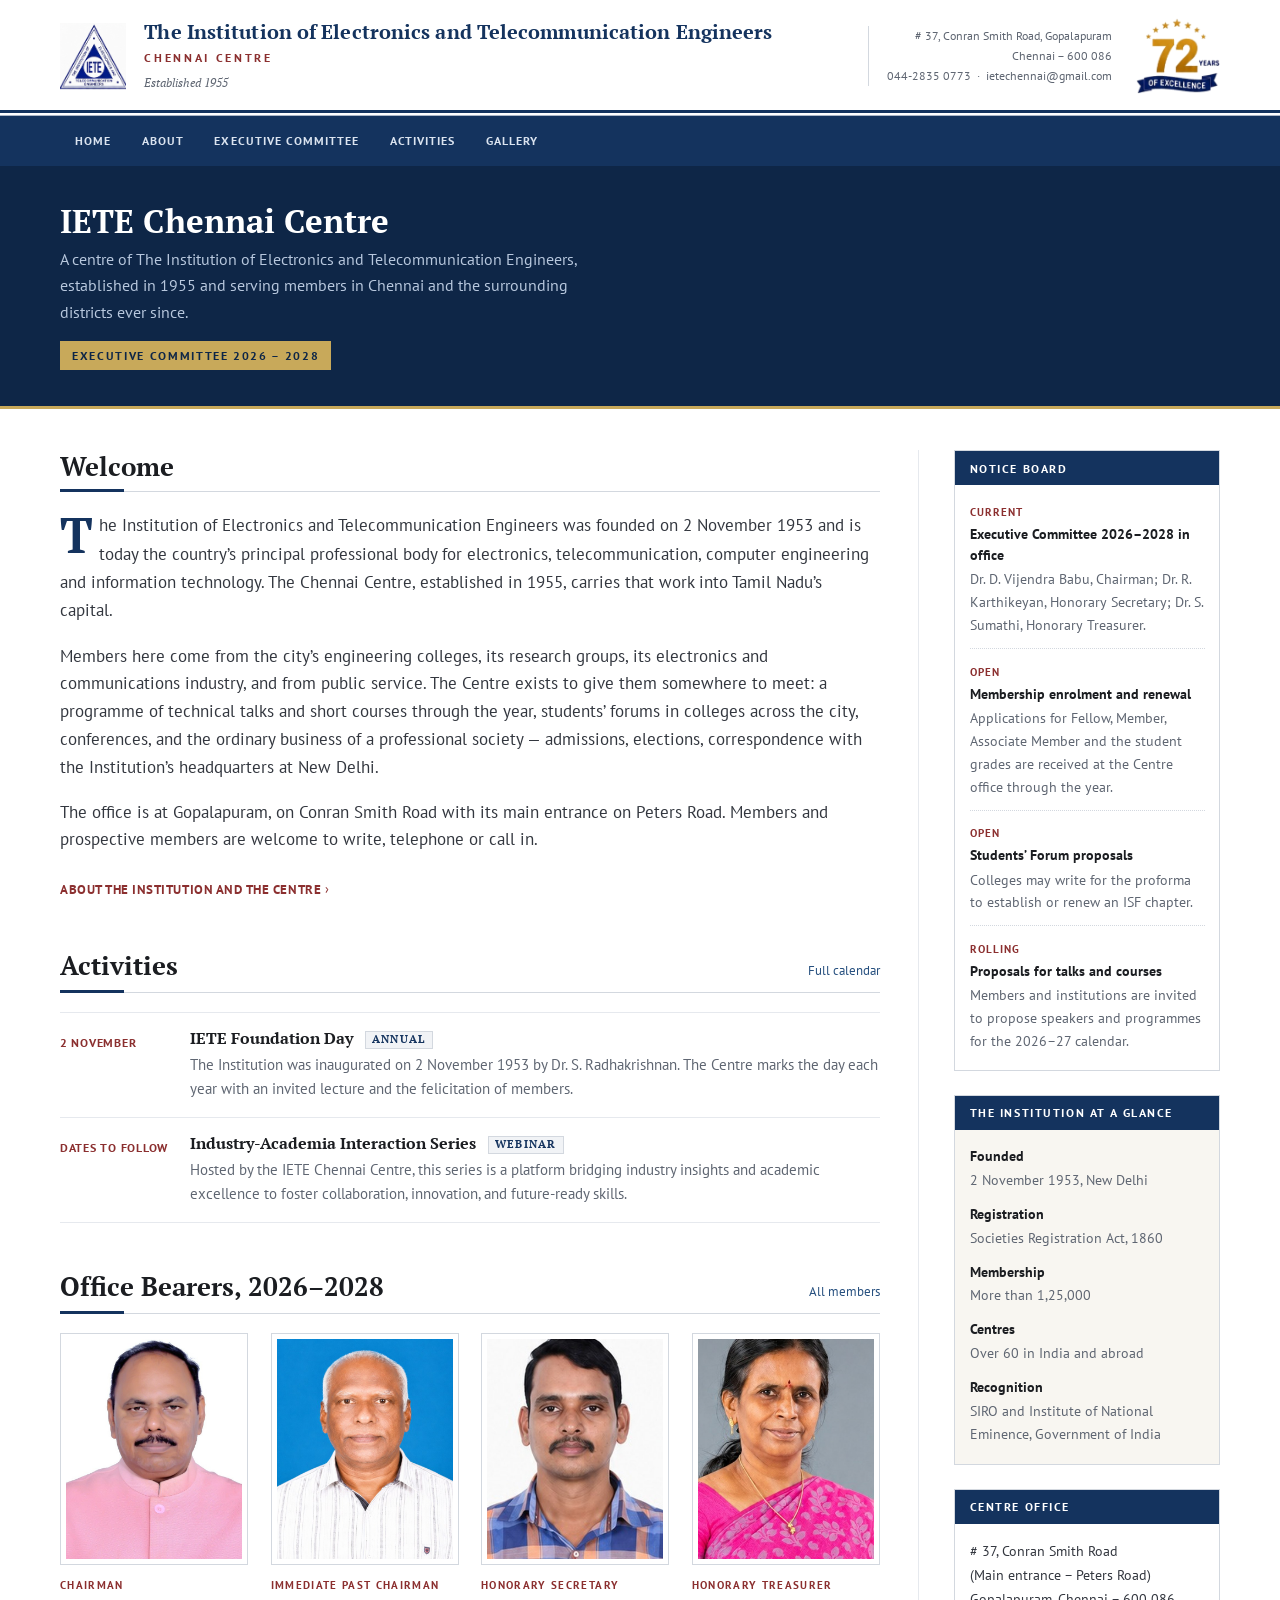
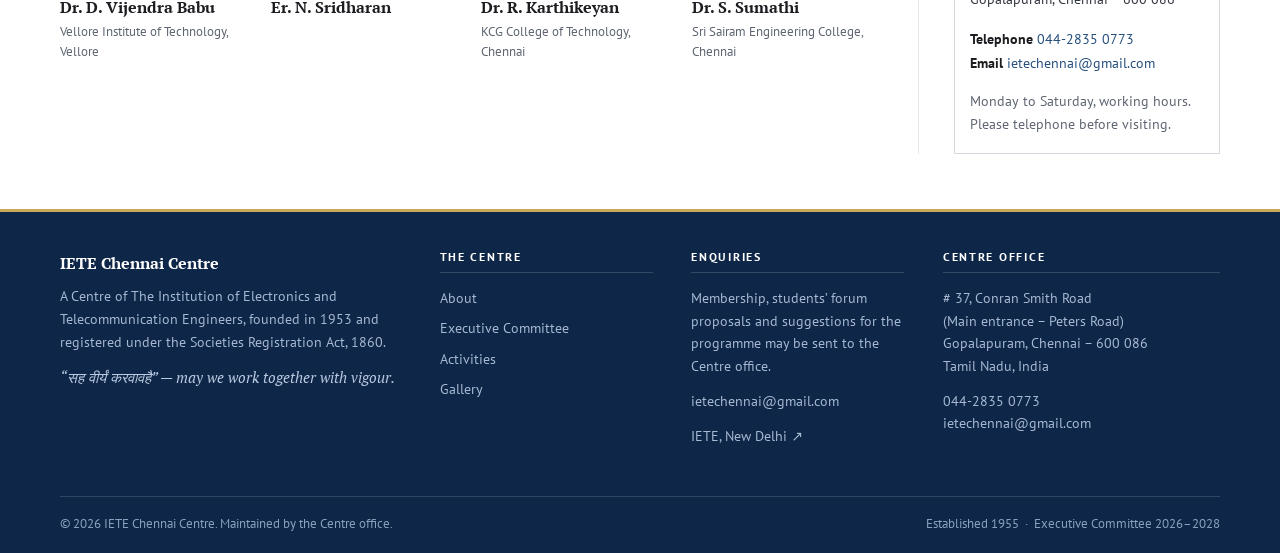
==== index.html @ ccaca920 "Move site files to repository root" ====
<!DOCTYPE html>
<html lang="en">
<head>
<meta charset="utf-8">
<meta name="viewport" content="width=device-width, initial-scale=1">
<title>Home &ndash; IETE Chennai Centre</title>
<meta name="description" content="IETE Chennai Centre - a centre of The Institution of Electronics and Telecommunication Engineers. Activities, executive committee, membership and student forums.">
<meta name="theme-color" content="#14335e">
<link rel="icon" href="assets/img/logo.png">
<link rel="preconnect" href="https://fonts.googleapis.com">
<link rel="preconnect" href="https://fonts.gstatic.com" crossorigin>
<link href="https://fonts.googleapis.com/css2?family=PT+Sans:ital,wght@0,400;0,700;1,400&family=PT+Serif:ital,wght@0,400;0,700;1,400&display=swap" rel="stylesheet">
<link rel="stylesheet" href="assets/css/style.css">
</head>
<body>
<a class="skip" href="#main">Skip to main content</a>
<div class="masthead">
  <div class="wrap">
    <a href="index.html" aria-current="page"><img class="emblem" src="assets/img/logo.png" alt="IETE emblem" width="66" height="67"></a>
    <div class="mast-name">
      <a href="index.html" style="color:inherit">
        <span class="inst">The Institution of Electronics and Telecommunication Engineers</span>
        <span class="centre">Chennai Centre</span>
        <span class="mast-est">Established 1955</span>
      </a>
    </div>
    <div class="mast-contact">
      # 37, Conran Smith Road, Gopalapuram<br>
      Chennai &ndash; 600 086<br>
      <a href="tel:+914428350773">044-2835 0773</a> &nbsp;&middot;&nbsp; <a href="mailto:ietechennai@gmail.com">ietechennai@gmail.com</a>
    </div>
    <img class="mast-badge" src="assets/img/badge-72-years.png"
         alt="Seventy-two years of excellence" width="185" height="168">
  </div>
</div>
<div class="mast-rule"></div><div class="mast-rule"></div>
<nav class="navbar" aria-label="Primary">
  <div class="wrap">
    <button class="nav-toggle" type="button" aria-expanded="false" aria-controls="primary-nav"><span class="bars"></span>Menu</button>
    <ul id="primary-nav"><li><a href="index.html">Home</a></li><li><a href="about.html">About</a></li><li><a href="executive-committee.html">Executive Committee</a></li><li><a href="activities.html">Activities</a></li><li><a href="gallery.html">Gallery</a></li></ul>
  </div>
</nav>
<main id="main">
<div class="banner">
  <div class="wrap">
    <h1>IETE Chennai Centre</h1>
    <p>A centre of The Institution of Electronics and Telecommunication Engineers, established in 1955
       and serving members in Chennai and the surrounding districts ever since.</p>
    <span class="term">Executive Committee 2026 &ndash; 2028</span>
  </div>
</div>

<div class="wrap layout">
  <div>
    <section class="block">
      <div class="head"><h2>Welcome</h2></div>
      <p class="lead dropcap">The Institution of Electronics and Telecommunication Engineers was founded
      on 2 November 1953 and is today the country&rsquo;s principal professional body for electronics,
      telecommunication, computer engineering and information technology. The Chennai Centre, established
      in 1955, carries that work into Tamil Nadu&rsquo;s capital.</p>
      <p>Members here come from the city&rsquo;s engineering colleges, its research groups, its
      electronics and communications industry, and from public service. The Centre exists to give them
      somewhere to meet: a programme of technical talks and short courses through the year, students&rsquo;
      forums in colleges across the city, conferences, and the ordinary business of a professional
      society &mdash; admissions, elections, correspondence with the Institution&rsquo;s headquarters at
      New Delhi.</p>
      <p>The office is at Gopalapuram, on Conran Smith Road with its main entrance on Peters Road.
      Members and prospective members are welcome to write, telephone or call in.</p>
      <p><a class="more" href="about.html">About the Institution and the Centre</a></p>
    </section>

    <section class="block">
      <div class="head">
        <h2>Activities</h2>
        <span class="note"><a href="activities.html">Full calendar</a></span>
      </div>
      <ul class="bulletin">
        <li>
          <span class="when">2 November</span>
          <div><h3>IETE Foundation Day <span class="kind">Annual</span></h3>
          <p>The Institution was inaugurated on 2 November 1953 by Dr. S. Radhakrishnan. The Centre marks
          the day each year with an invited lecture and the felicitation of members.</p></div>
        </li>
        <li>
          <span class="when">Dates to follow</span>
          <div><h3>Industry-Academia Interaction Series <span class="kind">Webinar</span></h3>
          <p>Hosted by the IETE Chennai Centre, this series is a platform bridging industry insights and academic excellence to foster collaboration, innovation, and future-ready skills.</p></div>
        </li>
       
      </ul>
    </section>

    <section class="block">
      <div class="head">
        <h2>Office Bearers, 2026&ndash;2028</h2>
        <span class="note"><a href="executive-committee.html">All members</a></span>
      </div>
      <div class="people people--4"><div class="person"><figure><img src="assets/img/members/vijendra-babu.jpg" alt="Dr. D. Vijendra Babu" width="640" height="800" loading="lazy"></figure><p class="role">Chairman</p><h3>Dr. D. Vijendra Babu</h3><p class="aff">Vellore Institute of Technology, Vellore</p></div><div class="person"><figure><img src="assets/img/members/sridharan.jpg" alt="Er. N. Sridharan" width="640" height="800" loading="lazy"></figure><p class="role">Immediate Past Chairman</p><h3>Er. N. Sridharan</h3></div><div class="person"><figure><img src="assets/img/members/karthikeyan.jpg" alt="Dr. R. Karthikeyan" width="640" height="800" loading="lazy"></figure><p class="role">Honorary Secretary</p><h3>Dr. R. Karthikeyan</h3><p class="aff">KCG College of Technology, Chennai</p></div><div class="person"><figure><img src="assets/img/members/sumathi.jpg" alt="Dr. S. Sumathi" width="640" height="800" loading="lazy"></figure><p class="role">Honorary Treasurer</p><h3>Dr. S. Sumathi</h3><p class="aff">Sri Sairam Engineering College, Chennai</p></div></div>
    </section>

    
  </div>

  <aside>
    <div class="box">
      <h3>Notice Board</h3>
      <div class="inner">
        <!-- Edit these four notices as announcements change. -->
        <ul class="notices">
          <li><span class="when">Current</span><strong>Executive Committee 2026&ndash;2028 in office</strong>
            <span>Dr. D. Vijendra Babu, Chairman; Dr. R. Karthikeyan, Honorary Secretary;
            Dr. S. Sumathi, Honorary Treasurer.</span></li>
          <li><span class="when">Open</span><strong>Membership enrolment and renewal</strong>
            <span>Applications for Fellow, Member, Associate Member and the student grades are received
            at the Centre office through the year.</span></li>
          <li><span class="when">Open</span><strong>Students&rsquo; Forum proposals</strong>
            <span>Colleges may write for the proforma to establish or renew an ISF chapter.</span></li>
          <li><span class="when">Rolling</span><strong>Proposals for talks and courses</strong>
            <span>Members and institutions are invited to propose speakers and programmes for the
            2026&ndash;27 calendar.</span></li>
        </ul>
      </div>
    </div>

    <div class="box box--sand">
      <h3>The Institution at a Glance</h3>
      <div class="inner">
        <dl class="facts">
          <dt>Founded</dt><dd>2 November 1953, New Delhi</dd>
          <dt>Registration</dt><dd>Societies Registration Act, 1860</dd>
          <dt>Membership</dt><dd class="tabular">More than 1,25,000</dd>
          <dt>Centres</dt><dd>Over 60 in India and abroad</dd>
          <dt>Recognition</dt><dd>SIRO and Institute of National Eminence, Government of India</dd>
        </dl>
      </div>
    </div>



    <div class="box">
  <h3>Centre Office</h3>
  <div class="inner">
    <p># 37, Conran Smith Road<br>(Main entrance &ndash; Peters Road)<br>Gopalapuram, Chennai &ndash; 600 086</p>
    <p><strong>Telephone</strong> <a href="tel:+914428350773">044-2835 0773</a><br>
       <strong>Email</strong> <a href="mailto:ietechennai@gmail.com">ietechennai@gmail.com</a></p>
    <p class="small muted">Monday to Saturday, working hours. Please telephone before visiting.</p>
  </div>
</div>
  </aside>
</div>
</main>
<footer class="site-footer">
  <div class="wrap cols">
    <div>
      <span class="foot-name">IETE Chennai Centre</span>
      <p>A Centre of The Institution of Electronics and Telecommunication Engineers, founded in 1953
      and registered under the Societies Registration Act, 1860.</p>
      <p class="motto">&ldquo;&#2360;&#2361; &#2357;&#2368;&#2352;&#2381;&#2351;&#2306; &#2325;&#2352;&#2357;&#2366;&#2357;&#2361;&#2376;&rdquo; &mdash; may we work together with vigour.</p>
    </div>
    <div>
      <h4>The Centre</h4>
      <ul>
        <li><a href="about.html">About</a></li>
        <li><a href="executive-committee.html">Executive Committee</a></li>
        <li><a href="activities.html">Activities</a></li>
        <li><a href="gallery.html">Gallery</a></li>
      </ul>
    </div>
    <div>
      <h4>Enquiries</h4>
      <p>Membership, students&rsquo; forum proposals and suggestions for the programme may be sent to
      the Centre office.</p>
      <p><a href="mailto:ietechennai@gmail.com">ietechennai@gmail.com</a></p>
      <p><a href="https://www.iete.org" rel="noopener">IETE, New Delhi &#8599;</a></p>
    </div>
    <div>
      <h4>Centre Office</h4>
      <p># 37, Conran Smith Road<br>(Main entrance &ndash; Peters Road)<br>Gopalapuram, Chennai &ndash; 600 086<br>Tamil Nadu, India</p>
      <p><a href="tel:+914428350773">044-2835 0773</a><br><a href="mailto:ietechennai@gmail.com">ietechennai@gmail.com</a></p>
    </div>
  </div>
  <div class="wrap colophon">
    <span>&copy; <span data-year>2026</span> IETE Chennai Centre. Maintained by the Centre office.</span>
    <span>Established 1955 &nbsp;&middot;&nbsp; Executive Committee 2026&ndash;2028</span>
  </div>
</footer>
<button class="to-top" type="button">Top</button>
<script src="assets/js/main.js"></script>
</body>
</html>
---- assets/css/style.css ----
/* IETE Chennai Centre
   Institutional stylesheet. Flat rules and solid bands rather than shadows and
   gradients; PT Serif for headings, PT Sans for text; two-column pages with a
   sidebar. Motion is limited to what helps orientation. */

:root{
  --navy:#14335e;
  --navy-dk:#0e2647;
  --navy-lt:#27507f;
  --brick:#8b2f2f;
  --ink:#1b1d21;
  --body:#33373f;
  --grey:#5f6672;
  --grey-lt:#7d8492;
  --rule:#d3d8df;
  --rule-lt:#e6e9ee;
  --paper:#ffffff;
  --wash:#f1f3f6;
  --sand:#f8f6f1;

  --wrap:1160px;
  --sans:"PT Sans","Segoe UI",system-ui,-apple-system,Arial,sans-serif;
  --serif:"PT Serif",Georgia,"Times New Roman",serif;
  --ease:cubic-bezier(.25,.6,.35,1);
}

*,*::before,*::after{box-sizing:border-box}
html{-webkit-text-size-adjust:100%}
body{
  margin:0;background:var(--paper);color:var(--body);
  font-family:var(--sans);font-size:16.5px;line-height:1.68;
  -webkit-font-smoothing:antialiased;
}
img{max-width:100%;display:block}
h1,h2,h3,h4{font-family:var(--serif);color:var(--ink);font-weight:700;line-height:1.25;margin:0 0 .55em}
h1{font-size:clamp(1.6rem,1.25rem + 1.4vw,2.2rem)}
h2{font-size:clamp(1.28rem,1.1rem + .7vw,1.6rem)}
h3{font-size:1.08rem}
h4{font-size:.95rem}
p{margin:0 0 1.05em}
ul,ol{margin:0 0 1.05em;padding-left:1.2em}
li{margin-bottom:.35em}
a{color:var(--navy-lt);text-decoration:none}
a:hover{color:var(--brick);text-decoration:underline;text-underline-offset:3px}
strong{color:var(--ink)}
:focus-visible{outline:2px solid var(--brick);outline-offset:2px}

.wrap{width:min(100% - 2.5rem,var(--wrap));margin-inline:auto}
.small{font-size:.86rem}
.muted{color:var(--grey)}
.tabular{font-variant-numeric:tabular-nums}

.skip{position:absolute;left:-9999px;top:0;z-index:200}
.skip:focus{left:.5rem;top:.5rem;background:#fff;border:2px solid var(--brick);padding:.5rem .9rem}

/* ---------------------------------------------------------------- masthead */
.masthead{background:var(--paper);padding:1.15rem 0 1rem}
.masthead .wrap{display:flex;align-items:center;gap:1.15rem}
.masthead .emblem{width:66px;flex:none}
.mast-name{flex:1 1 auto;min-width:0}
.mast-name .inst{
  display:block;font-family:var(--serif);font-size:clamp(.95rem,.78rem + .55vw,1.24rem);
  font-weight:700;color:var(--navy);line-height:1.24;letter-spacing:.005em
}
.mast-name .centre{
  display:block;margin-top:.22rem;font-size:.76rem;font-weight:700;letter-spacing:.22em;
  text-transform:uppercase;color:var(--brick)
}
.mast-contact{
  flex:none;text-align:right;font-size:.78rem;line-height:1.6;color:var(--grey);
  border-left:1px solid var(--rule);padding-left:1.15rem
}
.mast-contact a{color:var(--grey)}
.mast-contact a:hover{color:var(--brick)}
.mast-est{
  display:block;margin-top:.26rem;font-family:var(--serif);font-size:.76rem;
  font-style:italic;color:var(--grey)
}
.mast-badge{flex:none;width:auto;height:76px;margin-left:.35rem}
.mast-rule{height:3px;background:var(--navy)}
.mast-rule + .mast-rule{height:1px;background:var(--navy);opacity:.35;margin-top:2px}
@media (max-width:900px){
  .mast-contact{display:none}
  .masthead .emblem{width:54px}
  .mast-badge{height:60px;margin-left:0}
}
@media (max-width:560px){
  .masthead .wrap{gap:.8rem}
  .mast-badge{height:48px}
  .mast-est{font-size:.72rem}
}

/* -------------------------------------------------------------------- nav */
.navbar{background:var(--navy);position:sticky;top:0;z-index:60}
.navbar .wrap{display:flex;align-items:stretch}
.navbar ul{display:flex;flex-wrap:wrap;list-style:none;margin:0;padding:0;width:100%}
.navbar li{margin:0}
.navbar a{
  display:block;padding:.82rem .95rem;color:#dbe4f0;font-size:.775rem;font-weight:700;
  letter-spacing:.085em;text-transform:uppercase;white-space:nowrap;
  border-bottom:3px solid transparent;transition:background .18s var(--ease),color .18s var(--ease),border-color .18s var(--ease)
}
.navbar a:hover{background:var(--navy-dk);color:#fff;text-decoration:none}
.navbar a[aria-current="page"]{background:var(--navy-dk);color:#fff;border-bottom-color:#c8a95a}
.nav-toggle{display:none;margin-left:auto;align-items:center;gap:.55rem;background:none;border:0;color:#fff;font:inherit;font-size:.8rem;font-weight:700;letter-spacing:.1em;text-transform:uppercase;padding:.8rem .2rem;cursor:pointer}
.nav-toggle .bars{position:relative;display:block;width:18px;height:2px;background:#fff}
.nav-toggle .bars::before,.nav-toggle .bars::after{content:"";position:absolute;left:0;width:18px;height:2px;background:#fff;transition:transform .25s var(--ease),top .2s var(--ease)}
.nav-toggle .bars::before{top:-5px}.nav-toggle .bars::after{top:5px}
.nav-toggle[aria-expanded="true"] .bars{background:transparent}
.nav-toggle[aria-expanded="true"] .bars::before{top:0;transform:rotate(45deg)}
.nav-toggle[aria-expanded="true"] .bars::after{top:0;transform:rotate(-45deg)}
@media (max-width:1080px){
  .navbar .wrap{flex-wrap:wrap}
  .nav-toggle{display:flex}
  .navbar ul{flex-direction:column;max-height:0;overflow:hidden;transition:max-height .3s var(--ease)}
  .navbar ul.is-open{max-height:640px}
  .navbar a{border-bottom:0;border-left:3px solid transparent;padding:.75rem .2rem}
  .navbar a[aria-current="page"]{border-left-color:#c8a95a}
  .navbar li + li a{border-top:1px solid rgba(255,255,255,.12)}
}

/* ----------------------------------------------------------------- banner */
.banner{background:var(--navy-dk);color:#c9d6e8;padding:2.1rem 0 2.2rem;border-bottom:3px solid #c8a95a}
.banner h1{color:#fff;margin:0 0 .3rem;font-size:clamp(1.5rem,1.2rem + 1.3vw,2.05rem)}
.banner p{margin:0;font-size:.98rem;max-width:62ch;color:#b7c7dd}
.banner .term{
  display:inline-block;margin-top:1rem;font-size:.74rem;font-weight:700;letter-spacing:.14em;
  text-transform:uppercase;color:#0e2647;background:#c8a95a;padding:.3rem .75rem
}

.pagebar{background:var(--wash);border-bottom:1px solid var(--rule);padding:1.4rem 0 1.5rem}
.pagebar h1{margin:0 0 .25rem}
.pagebar p{margin:0;font-size:.95rem;color:var(--grey);max-width:70ch}
.crumbs{font-size:.78rem;color:var(--grey-lt);margin:0 0 .5rem}
.crumbs a{color:var(--grey)}
.crumbs i{font-style:normal;padding:0 .4rem;opacity:.55}

/* ----------------------------------------------------------------- layout */
.layout{display:grid;grid-template-columns:minmax(0,1fr) 302px;gap:2.4rem;padding:2.6rem 0 3.4rem}
/* grid items default to min-width:auto, which lets the wide activities table
   push the whole page sideways on a phone; this keeps the scroll inside .table-wrap */
.layout > *{min-width:0}
@media (min-width:961px){.layout > aside{border-left:1px solid var(--rule-lt);padding-left:2.2rem}}
.layout--wide{grid-template-columns:minmax(0,1fr)}
@media (max-width:960px){.layout{grid-template-columns:1fr;gap:2.4rem}}
.block{margin-bottom:2.9rem}
.block:last-child{margin-bottom:0}

/* section heading with an underscore rule */
.head{
  display:flex;flex-wrap:wrap;align-items:baseline;justify-content:space-between;gap:0 1.2rem;
  border-bottom:1px solid var(--rule);margin-bottom:1.2rem;position:relative
}
.head::after{content:"";position:absolute;left:0;bottom:-1px;width:64px;height:3px;background:var(--navy)}
.head h2,.head h3{margin:0 0 .55rem}
.head .note{margin:0 0 .62rem;font-size:.82rem;color:var(--grey)}

.lead{font-size:1.06rem;color:var(--body)}
.dropcap::first-letter{
  float:left;font-family:var(--serif);font-size:3.05rem;line-height:.86;font-weight:700;
  color:var(--navy);padding:.06em .12em 0 0
}

/* ------------------------------------------------------------ bulletin list */
.bulletin{list-style:none;margin:0;padding:0;border-top:1px solid var(--rule-lt)}
.bulletin li{display:grid;grid-template-columns:112px minmax(0,1fr);gap:1.1rem;margin:0;padding:.95rem 0;border-bottom:1px solid var(--rule-lt)}
.bulletin .when{font-size:.78rem;font-weight:700;letter-spacing:.06em;text-transform:uppercase;color:var(--brick);padding-top:.22rem}
.bulletin h3{font-size:1rem;margin:0 0 .2rem}
.bulletin p{margin:0;font-size:.92rem;color:var(--grey)}
@media (max-width:520px){
  .bulletin li{grid-template-columns:1fr;gap:.2rem}
  .bulletin .when{padding-top:0}
}
.kind{display:inline-block;font-size:.68rem;font-weight:700;letter-spacing:.1em;text-transform:uppercase;color:var(--navy);background:var(--wash);border:1px solid var(--rule);padding:.1rem .42rem;margin-left:.5rem;vertical-align:.1em}

/* ------------------------------------------------------------------ boxes */
.box{border:1px solid var(--rule);margin-bottom:1.5rem;background:var(--paper)}
.box:last-child{margin-bottom:0}
.box > h3{
  margin:0;background:var(--navy);color:#fff;font-family:var(--sans);font-size:.755rem;
  font-weight:700;letter-spacing:.13em;text-transform:uppercase;padding:.6rem .9rem
}
.box .inner{padding:.95rem .9rem 1.05rem;font-size:.9rem}
.box .inner > :last-child{margin-bottom:0}
.box--sand .inner{background:var(--sand)}
.notices{list-style:none;margin:0;padding:0}
.notices li{margin:0;padding:.7rem 0;border-bottom:1px dotted var(--rule)}
.notices li:first-child{padding-top:0}
.notices li:last-child{border-bottom:0;padding-bottom:0}
.notices .when{display:block;font-size:.7rem;font-weight:700;letter-spacing:.1em;text-transform:uppercase;color:var(--brick);margin-bottom:.15rem}
.notices strong{display:block;font-weight:700;color:var(--ink);line-height:1.45}
.notices span{display:block;color:var(--grey);font-size:.85rem;margin-top:.15rem}
.facts{margin:0;font-size:.88rem}
.facts dt{font-weight:700;color:var(--ink);margin-top:.65rem}
.facts dt:first-child{margin-top:0}
.facts dd{margin:0;color:var(--grey)}
.linklist{list-style:none;margin:0;padding:0;font-size:.9rem}
.linklist li{margin:0;border-bottom:1px dotted var(--rule)}
.linklist li:last-child{border-bottom:0}
.linklist a{display:block;padding:.5rem 0}

/* ---------------------------------------------------------------- buttons */
.btn{
  display:inline-block;padding:.55rem 1.1rem;font-family:var(--sans);font-size:.82rem;font-weight:700;
  letter-spacing:.06em;text-transform:uppercase;border:1px solid var(--navy);
  background:var(--navy);color:#fff;cursor:pointer;
  transition:background .18s var(--ease),color .18s var(--ease)
}
.btn:hover{background:var(--navy-dk);border-color:var(--navy-dk);color:#fff;text-decoration:none}
.btn--plain{background:transparent;color:var(--navy);border-color:var(--rule)}
.btn--plain:hover{background:var(--wash);color:var(--navy-dk);border-color:var(--navy)}
.more{display:inline-block;margin-top:.4rem;font-size:.83rem;font-weight:700;letter-spacing:.04em;text-transform:uppercase;color:var(--brick)}
.more::after{content:" \203A";font-weight:400}

/* ----------------------------------------------------------------- people */
.people{display:grid;gap:1.6rem 1.4rem;grid-template-columns:repeat(auto-fill,minmax(198px,1fr))}
.people--4{grid-template-columns:repeat(4,minmax(0,1fr))}
@media (max-width:1180px) and (min-width:961px){.people--4{grid-template-columns:repeat(2,minmax(0,1fr))}}
@media (max-width:640px){.people,.people--4{grid-template-columns:repeat(2,minmax(0,1fr));gap:1.2rem .9rem}}
.person figure{margin:0;border:1px solid var(--rule);padding:5px;background:var(--paper)}
.person img{width:100%;height:auto;aspect-ratio:4/5;object-fit:cover;object-position:center 20%;background:var(--wash);opacity:0;transition:opacity .45s var(--ease)}
.person img.is-loaded,.no-js .person img{opacity:1}
.person .role{margin:.7rem 0 .1rem;font-size:.7rem;font-weight:700;letter-spacing:.12em;text-transform:uppercase;color:var(--brick)}
.person h3{font-size:1.02rem;margin:0 0 .25rem}
.person .aff{margin:0;font-size:.84rem;line-height:1.5;color:var(--grey)}
.person .roll{
  margin:0 0 .3rem;font-size:.78rem;letter-spacing:.045em;color:var(--navy);
  font-variant-numeric:tabular-nums
}

/* ----------------------------------------------------------------- tables */
.table-wrap{overflow-x:auto;border:1px solid var(--rule)}
table{border-collapse:collapse;width:100%;min-width:520px;font-size:.91rem}
caption{caption-side:top;text-align:left;padding:.7rem .9rem;font-size:.82rem;color:var(--grey);background:var(--wash);border-bottom:1px solid var(--rule)}
thead th{background:var(--navy);color:#fff;text-align:left;padding:.6rem .9rem;font-size:.73rem;font-weight:700;letter-spacing:.1em;text-transform:uppercase}
tbody th,tbody td{padding:.68rem .9rem;border-top:1px solid var(--rule-lt);vertical-align:top}
tbody th{text-align:left;font-weight:700;color:var(--ink);width:32%}
tbody tr:nth-child(even){background:var(--wash)}

/* ---------------------------------------------------------------- columns */
.cols2{display:grid;grid-template-columns:repeat(auto-fit,minmax(268px,1fr));gap:1.1rem 2.2rem}
.stack{display:grid;gap:1.1rem}
.note-panel{border-left:3px solid var(--navy);background:var(--sand);padding:.95rem 1.1rem;font-size:.92rem}
.note-panel h3{font-size:.97rem;margin:0 0 .3rem}
.note-panel p:last-child{margin-bottom:0}
.numbered{list-style:none;margin:0;padding:0;counter-reset:step}
.numbered li{counter-increment:step;position:relative;padding:0 0 1.05rem 2.5rem;margin:0}
.numbered li::before{
  content:counter(step);position:absolute;left:0;top:.05rem;width:1.7rem;height:1.7rem;
  border:1px solid var(--navy);color:var(--navy);font-family:var(--serif);font-weight:700;
  font-size:.9rem;display:grid;place-items:center
}
.numbered h3{font-size:1rem;margin:0 0 .2rem}
.numbered p{margin:0;font-size:.92rem;color:var(--grey)}

/* -------------------------------------------------------------- accordion */
.acc{border:1px solid var(--rule);border-bottom:0}
.acc:last-of-type{border-bottom:1px solid var(--rule)}
.acc summary{
  list-style:none;cursor:pointer;padding:.85rem 2.6rem .85rem 1rem;position:relative;
  font-family:var(--serif);font-weight:700;color:var(--ink);font-size:1rem;
  transition:background .18s var(--ease)
}
.acc summary::-webkit-details-marker{display:none}
.acc summary:hover{background:var(--wash)}
.acc summary::after{content:"+";position:absolute;right:1rem;top:.78rem;font-family:var(--sans);font-size:1.2rem;color:var(--brick)}
.acc[open] summary::after{content:"\2212"}
.acc[open] summary{background:var(--wash)}
.acc .acc-body{padding:.95rem 1rem 1.1rem;border-top:1px solid var(--rule-lt);font-size:.93rem}
.acc .acc-body > :last-child{margin-bottom:0}

/* ---------------------------------------------------------------- gallery */
.filters{display:flex;flex-wrap:wrap;gap:.4rem;margin-bottom:1.4rem;padding-bottom:1.1rem;border-bottom:1px solid var(--rule-lt)}
.filters button{font-size:.78rem;padding:.42rem .85rem}
.gallery{display:grid;gap:1.15rem;grid-template-columns:repeat(auto-fill,minmax(190px,1fr))}
.gallery button{display:block;width:100%;padding:5px;border:1px solid var(--rule);background:var(--paper);cursor:pointer;text-align:left;transition:border-color .2s var(--ease),background .2s var(--ease)}
.gallery button:hover{border-color:var(--navy);background:var(--wash)}
.gallery img{width:100%;height:auto;aspect-ratio:2/3;object-fit:cover;object-position:top center;background:var(--wash)}
.gallery--wide{grid-template-columns:repeat(auto-fill,minmax(248px,1fr))}
.gallery--wide img{aspect-ratio:4/3;object-position:center}
.gallery--wide .cap{min-height:3.3em}
.gallery .cap{display:block;padding:.55rem .2rem .1rem;font-size:.79rem;line-height:1.45;color:var(--body)}
.lightbox{position:fixed;inset:0;z-index:200;display:none;place-items:center;padding:2rem 1rem;background:rgba(12,20,34,.92);opacity:0;transition:opacity .22s var(--ease)}
.lightbox.is-open{display:grid}
.lightbox.is-visible{opacity:1}
.lightbox img{max-width:min(92vw,720px);max-height:86vh;object-fit:contain;background:#fff}
.lightbox .lb-cap{color:#cfdaea;font-size:.85rem;text-align:center;margin:.9rem 0 0}
.lightbox .lb-close{position:absolute;top:1rem;right:1.1rem;width:40px;height:40px;border:1px solid rgba(255,255,255,.35);background:none;color:#fff;font-size:1.3rem;cursor:pointer}
.lightbox .lb-close:hover{background:rgba(255,255,255,.14)}

/* ------------------------------------------------------------------ forms */
.field{margin-bottom:.95rem}
label{display:block;font-size:.82rem;font-weight:700;color:var(--ink);margin-bottom:.28rem}
input,select,textarea{
  width:100%;padding:.55rem .65rem;border:1px solid var(--rule);border-radius:0;
  font:inherit;font-size:.94rem;color:var(--ink);background:#fff;
  transition:border-color .18s var(--ease)
}
input:focus,select:focus,textarea:focus{outline:0;border-color:var(--navy)}
textarea{min-height:132px;resize:vertical}
.form-status{display:none;margin-top:.9rem;padding:.7rem .85rem;font-size:.88rem;background:var(--sand);border-left:3px solid var(--navy)}
.form-status.is-shown{display:block}

/* ----------------------------------------------------------------- footer */
.site-footer{background:var(--navy-dk);color:#a6b8d2;font-size:.88rem;border-top:3px solid #c8a95a}
.site-footer .cols{display:grid;grid-template-columns:1.6fr 1fr 1fr 1.3fr;gap:2.4rem;padding:2.4rem 0 2.2rem}
@media (max-width:860px){.site-footer .cols{grid-template-columns:1fr 1fr;gap:1.8rem}}
@media (max-width:520px){.site-footer .cols{grid-template-columns:1fr}}
.site-footer h4{font-family:var(--sans);font-size:.72rem;letter-spacing:.15em;text-transform:uppercase;color:#fff;margin:0 0 .85rem;padding-bottom:.5rem;border-bottom:1px solid rgba(255,255,255,.16)}
.site-footer ul{list-style:none;margin:0;padding:0}
.site-footer li{margin-bottom:.42rem}
.site-footer a{color:#a6b8d2}
.site-footer a:hover{color:#e2c982}
.site-footer p{margin:0 0 .8rem;line-height:1.6}
.foot-name{font-family:var(--serif);color:#fff;font-size:1.02rem;font-weight:700;margin-bottom:.5rem;display:block}
.motto{font-family:var(--serif);font-style:italic;color:#b9c9e0;font-size:.92rem}
.colophon{border-top:1px solid rgba(255,255,255,.14);padding:1rem 0 1.2rem;font-size:.79rem;color:#8ba0bf;display:flex;flex-wrap:wrap;gap:.4rem 1.6rem;justify-content:space-between}

.to-top{
  position:fixed;right:1rem;bottom:1rem;z-index:70;border:1px solid var(--rule);background:#fff;
  color:var(--navy);font-size:.74rem;font-weight:700;letter-spacing:.1em;text-transform:uppercase;
  padding:.5rem .8rem;cursor:pointer;opacity:0;visibility:hidden;
  transition:opacity .25s var(--ease),visibility .25s
}
.to-top.is-shown{opacity:1;visibility:visible}
.to-top:hover{background:var(--navy);color:#fff;border-color:var(--navy)}

/* one quiet entrance for the main content, nothing else */
main{animation:pageIn .34s var(--ease) both}
@keyframes pageIn{from{opacity:0;transform:translateY(6px)}to{opacity:1;transform:none}}

@media (prefers-reduced-motion:reduce){
  *,*::before,*::after{animation-duration:.001ms!important;transition-duration:.001ms!important}
  .person img{opacity:1}
}
@media print{
  .navbar,.to-top,.filters{display:none!important}
  body{font-size:11pt;color:#000}
  .layout{grid-template-columns:1fr}
}
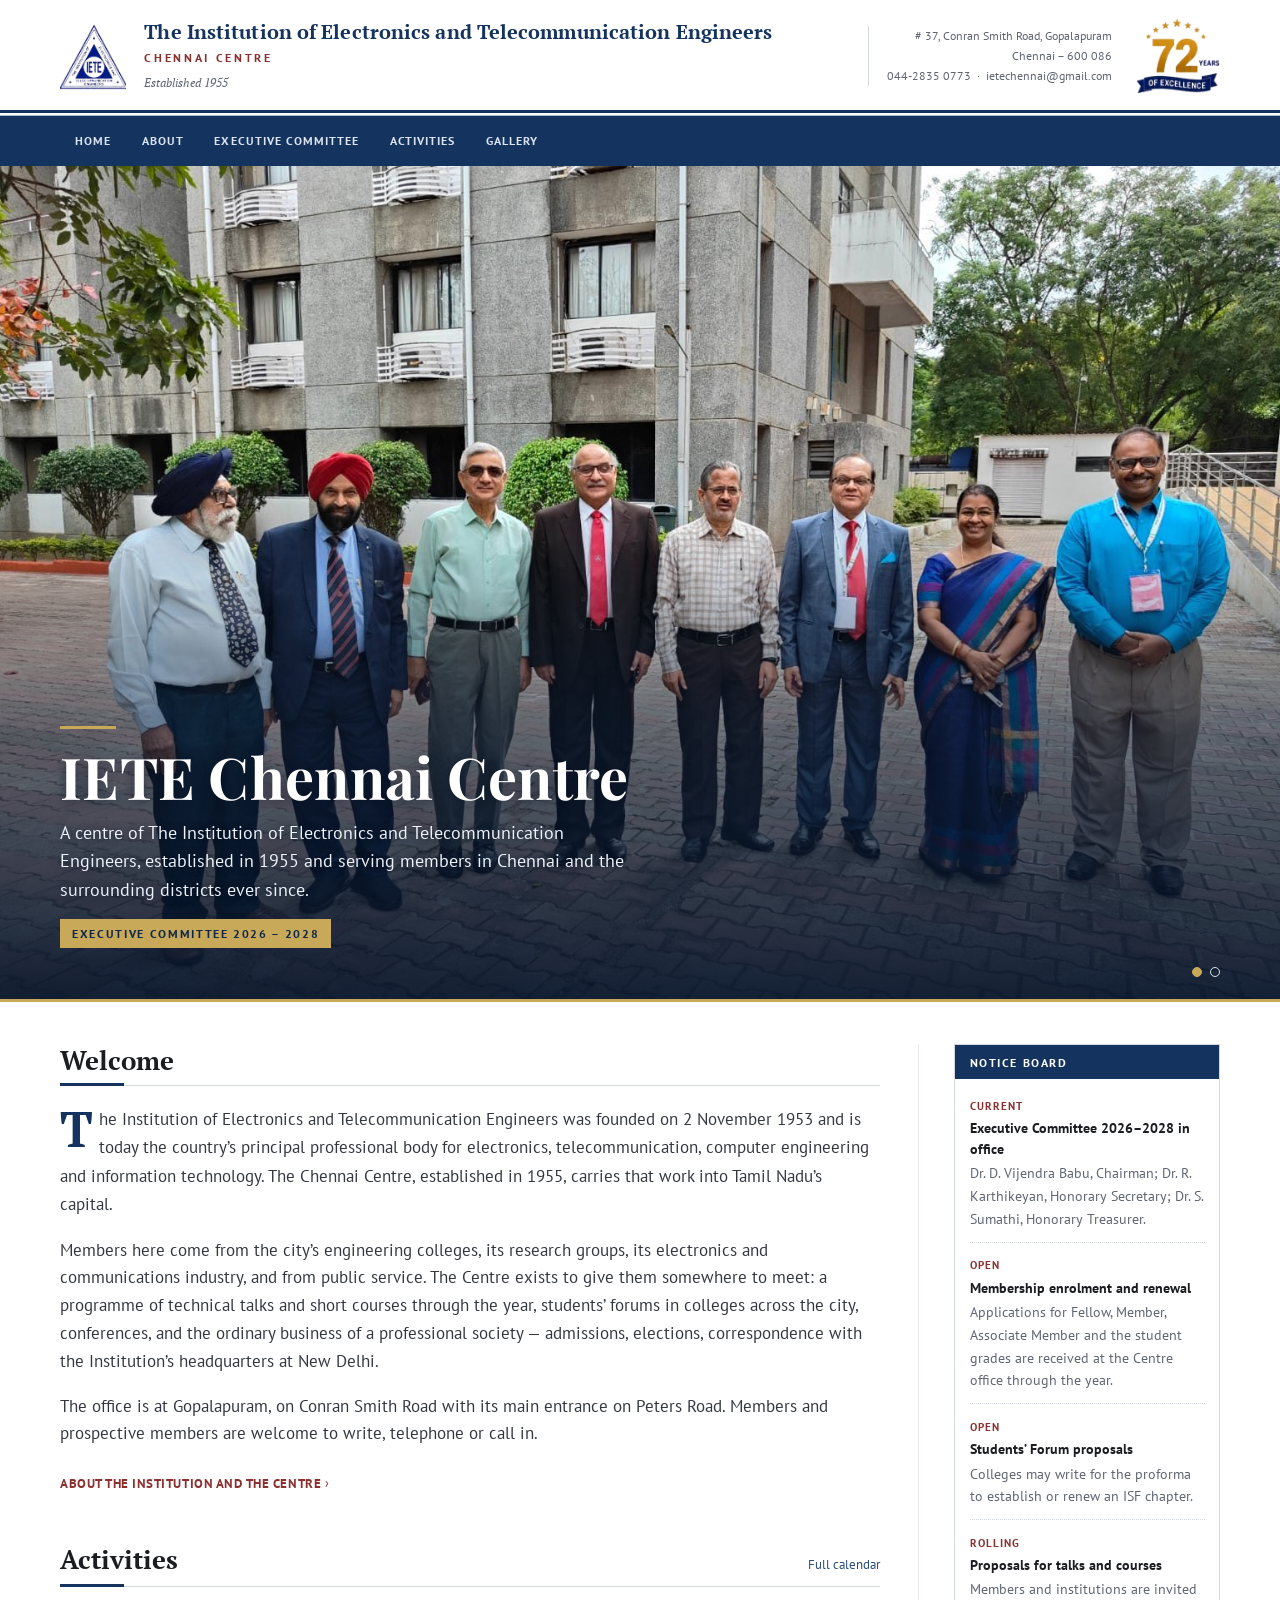
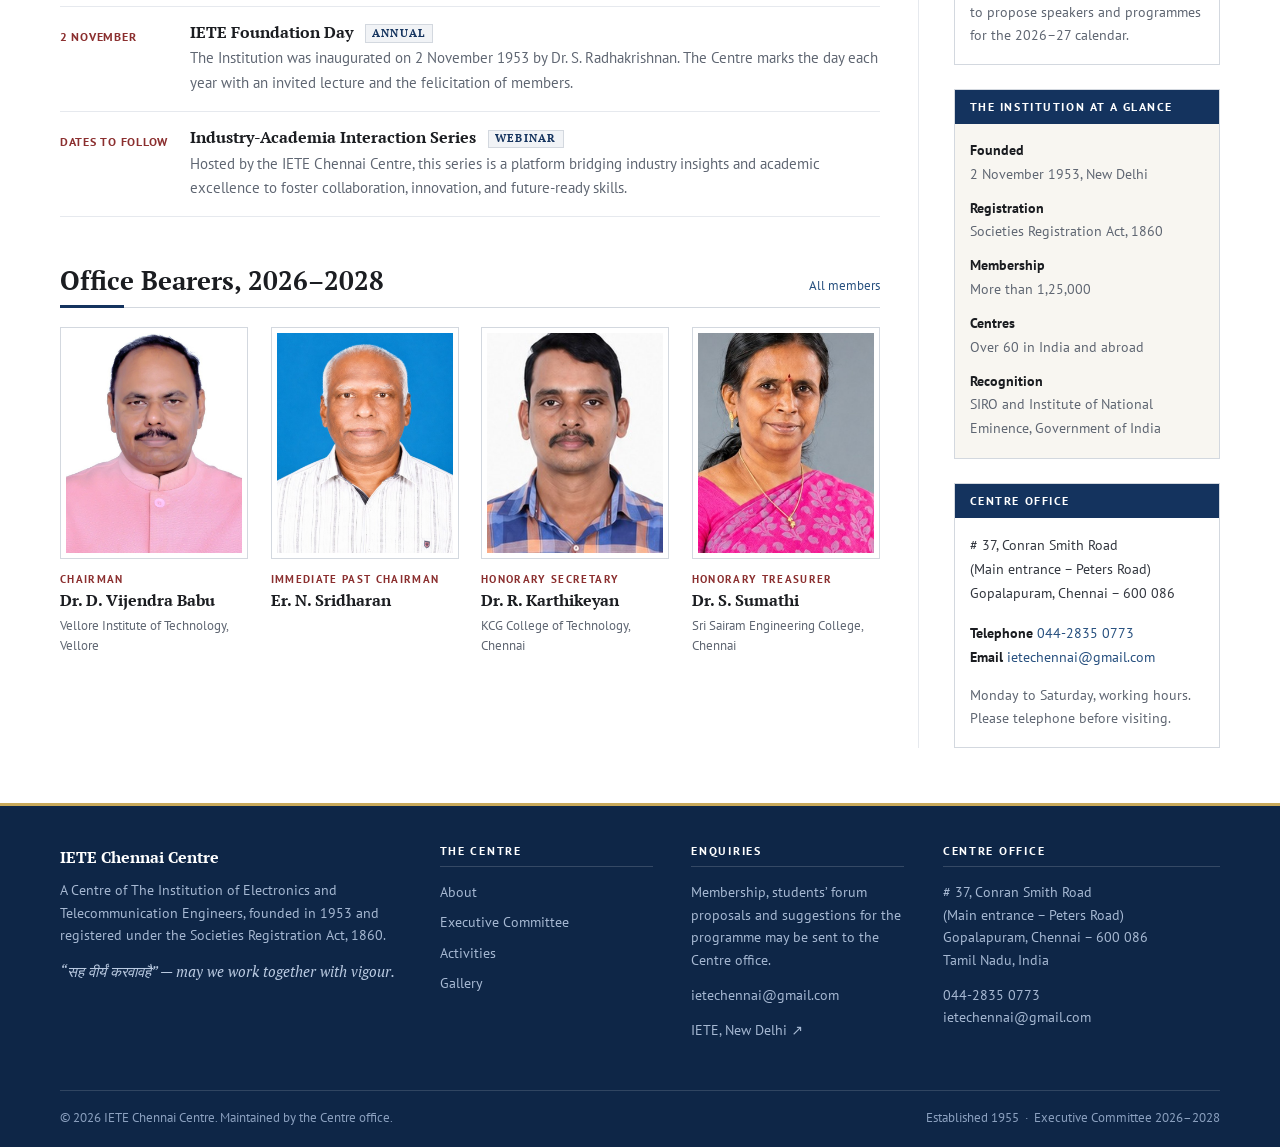
==== commit b6dce109: "IETE Chennai website" ====
--- a/index.html
+++ b/index.html
@@ -9,7 +9,7 @@
 <link rel="icon" href="assets/img/logo.png">
 <link rel="preconnect" href="https://fonts.googleapis.com">
 <link rel="preconnect" href="https://fonts.gstatic.com" crossorigin>
-<link href="https://fonts.googleapis.com/css2?family=PT+Sans:ital,wght@0,400;0,700;1,400&family=PT+Serif:ital,wght@0,400;0,700;1,400&display=swap" rel="stylesheet">
+<link href="https://fonts.googleapis.com/css2?family=Playfair+Display:wght@700&family=PT+Sans:ital,wght@0,400;0,700;1,400&family=PT+Serif:ital,wght@0,400;0,700;1,400&display=swap" rel="stylesheet">
 <link rel="stylesheet" href="assets/css/style.css">
 </head>
 <body>
@@ -41,7 +41,13 @@
   </div>
 </nav>
 <main id="main">
-<div class="banner">
+<div class="banner has-slides">
+  <!-- Slideshow: to add a photo, copy one <img> line below, change the file name, and put the image in assets/img/slides/ -->
+  <div class="hero-slides" aria-hidden="true">
+    <img class="slide is-active" src="assets/img/slides/slide-1.jpg" alt="" data-pos="50% 44%">
+    <img class="slide" src="assets/img/slides/slide-2.jpg" alt="" data-pos="50% 27%" loading="lazy">
+  </div>
+  <div class="hero-dots" aria-hidden="true"></div>
   <div class="wrap">
     <h1>IETE Chennai Centre</h1>
     <p>A centre of The Institution of Electronics and Telecommunication Engineers, established in 1955
@@ -186,5 +192,6 @@
 </footer>
 <button class="to-top" type="button">Top</button>
 <script src="assets/js/main.js"></script>
+<script src="assets/js/hero.js" defer></script>
 </body>
 </html>
--- a/assets/css/style.css
+++ b/assets/css/style.css
@@ -56,6 +56,7 @@
 /* ---------------------------------------------------------------- masthead */
 .masthead{background:var(--paper);padding:1.15rem 0 1rem}
 .masthead .wrap{display:flex;align-items:center;gap:1.15rem}
+.masthead .wrap > a{flex:none;display:block;line-height:0}
 .masthead .emblem{width:66px;flex:none}
 .mast-name{flex:1 1 auto;min-width:0}
 .mast-name .inst{
@@ -81,12 +82,17 @@
 .mast-rule + .mast-rule{height:1px;background:var(--navy);opacity:.35;margin-top:2px}
 @media (max-width:900px){
   .mast-contact{display:none}
-  .masthead .emblem{width:54px}
-  .mast-badge{height:60px;margin-left:0}
+  /* the emblem is a fine-line triangle: at 54px it read as spindly beside a
+     three-line title and the much heavier gold badge. Sized up, badge eased
+     down, so the two marks flanking the name carry comparable weight. */
+  .masthead .emblem{width:58px}
+  .mast-badge{height:54px;margin-left:0}
 }
 @media (max-width:560px){
-  .masthead .wrap{gap:.8rem}
-  .mast-badge{height:48px}
+  .masthead{padding:1rem 0 .9rem}
+  .masthead .wrap{gap:.85rem}
+  .masthead .emblem{width:52px}
+  .mast-badge{height:46px}
   .mast-est{font-size:.72rem}
 }
 
@@ -338,3 +344,19 @@
   body{font-size:11pt;color:#000}
   .layout{grid-template-columns:1fr}
 }
+
+/* ------------------------------------------------------- home slideshow */
+.banner.has-slides{position:relative;overflow:hidden;height:calc(100vh - 64px);height:calc(100svh - 64px);min-height:520px;max-height:880px;display:flex;align-items:flex-end;padding:0 0 3.2rem;border-bottom:3px solid #c8a95a;background:var(--navy-dk)}
+.banner.has-slides .wrap{position:relative;z-index:2}
+.banner.has-slides h1{font-family:"Playfair Display","PT Serif",Georgia,serif;font-weight:700;font-size:clamp(2rem,1.2rem + 3vw,3.6rem);line-height:1.08;letter-spacing:.005em;margin:0 0 .7rem;text-shadow:0 2px 14px rgba(5,15,35,.6)}
+.banner.has-slides h1::before{content:"";display:block;width:56px;height:3px;background:#c8a95a;margin-bottom:1rem}
+.banner.has-slides p{font-size:clamp(.98rem,.9rem + .3vw,1.15rem);line-height:1.55;max-width:58ch;color:#eef3fa;text-shadow:0 1px 10px rgba(5,15,35,.7)}
+.hero-slides{position:absolute;inset:0;z-index:0}
+.hero-slides::after{content:"";position:absolute;inset:0;background:linear-gradient(180deg,rgba(10,28,54,0) 0%,rgba(10,28,54,0) 42%,rgba(10,28,54,.55) 68%,rgba(8,22,44,.94) 100%)}
+.hero-slides .slide{position:absolute;inset:0;width:100%;height:100%;object-fit:cover;object-position:50% 40%;opacity:0;transform:scale(1);transform-origin:50% 0;transition:opacity 1.8s ease,transform 0s linear 1.8s;will-change:opacity,transform}
+.hero-slides .slide.is-active{opacity:1;transform:scale(1.04);transition:opacity 1.8s ease,transform 12s linear}
+.hero-dots{position:absolute;z-index:3;right:max(1.25rem,calc((100% - 1160px)/2));bottom:1.4rem;display:flex;gap:.5rem}
+.hero-dots button{width:10px;height:10px;padding:0;border:1px solid rgba(255,255,255,.85);border-radius:50%;background:transparent;cursor:pointer}
+.hero-dots button.is-on{background:#c8a95a;border-color:#c8a95a}
+@media (max-width:640px){.banner.has-slides{min-height:480px;padding-bottom:2.6rem}.hero-slides .slide{object-position:50% 30%}}
+@media (prefers-reduced-motion:reduce){.hero-slides .slide,.hero-slides .slide.is-active{transition:opacity .01s;transform:none}}
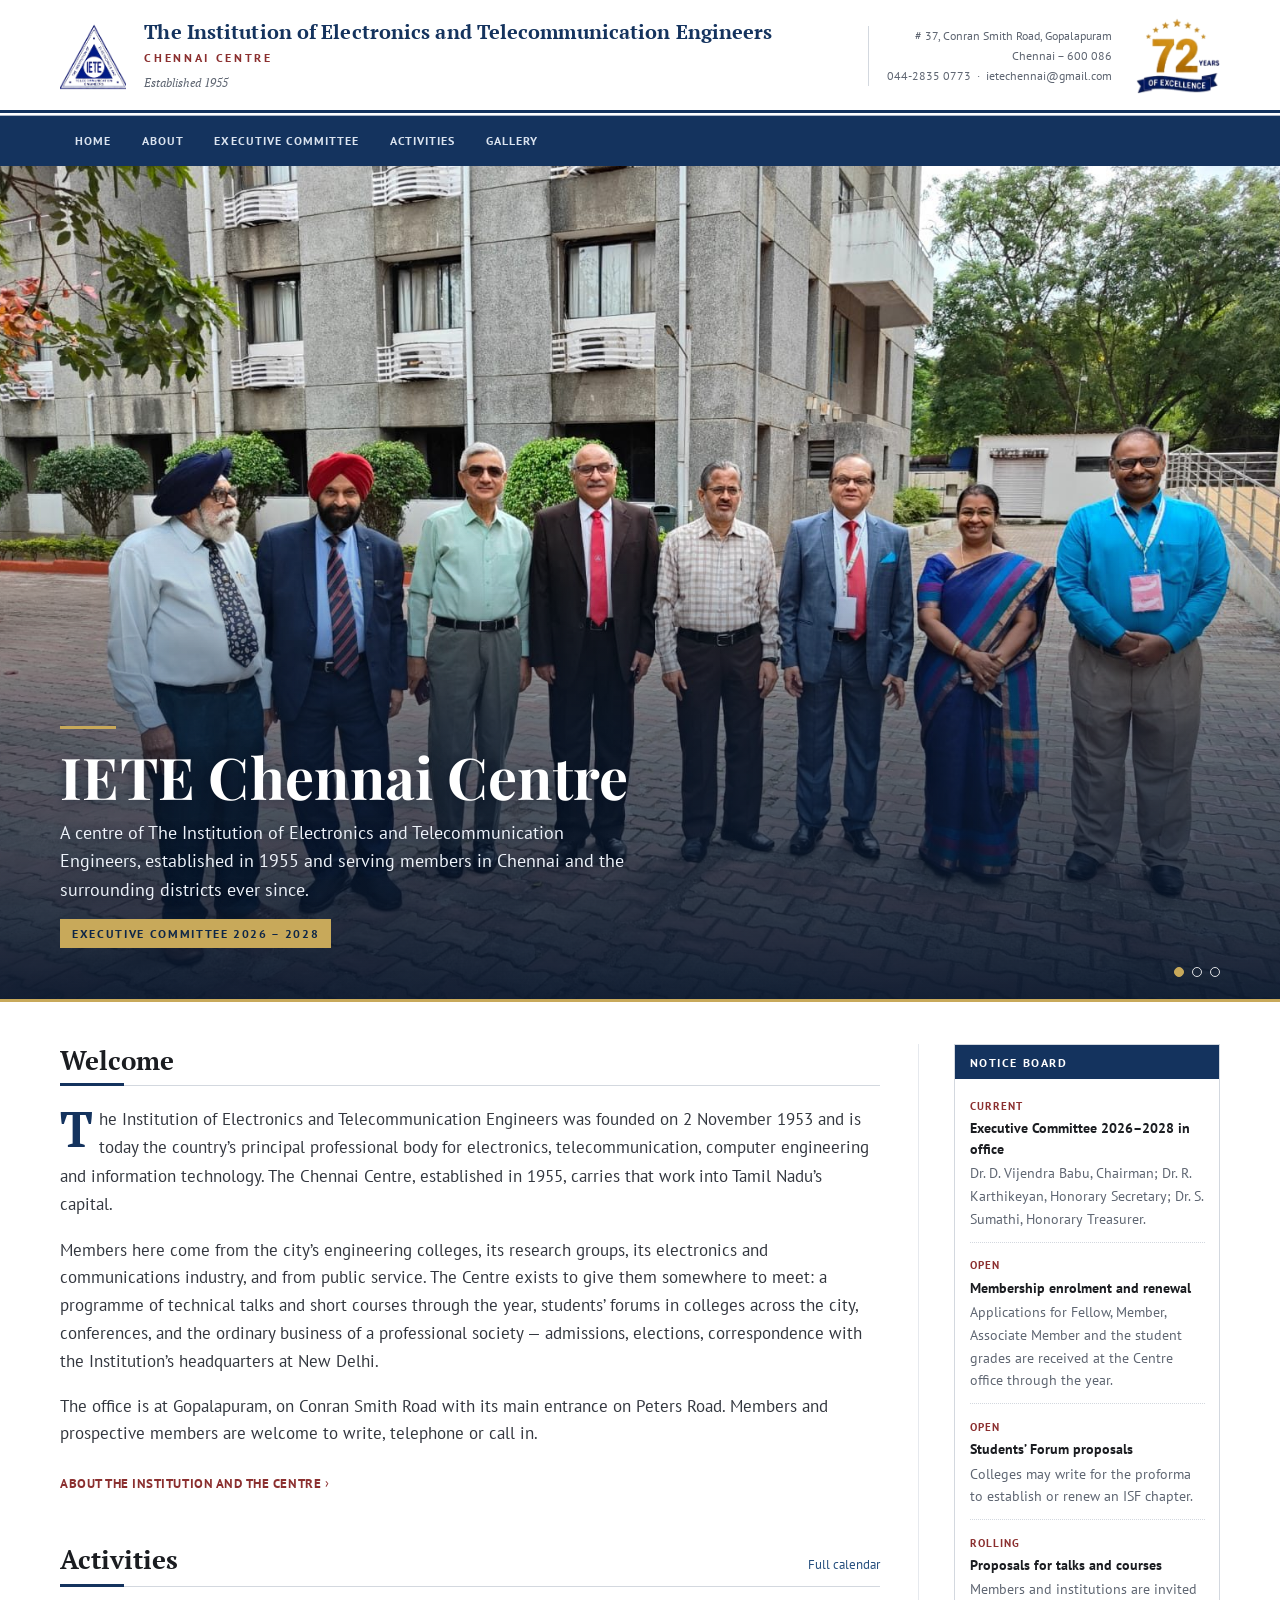
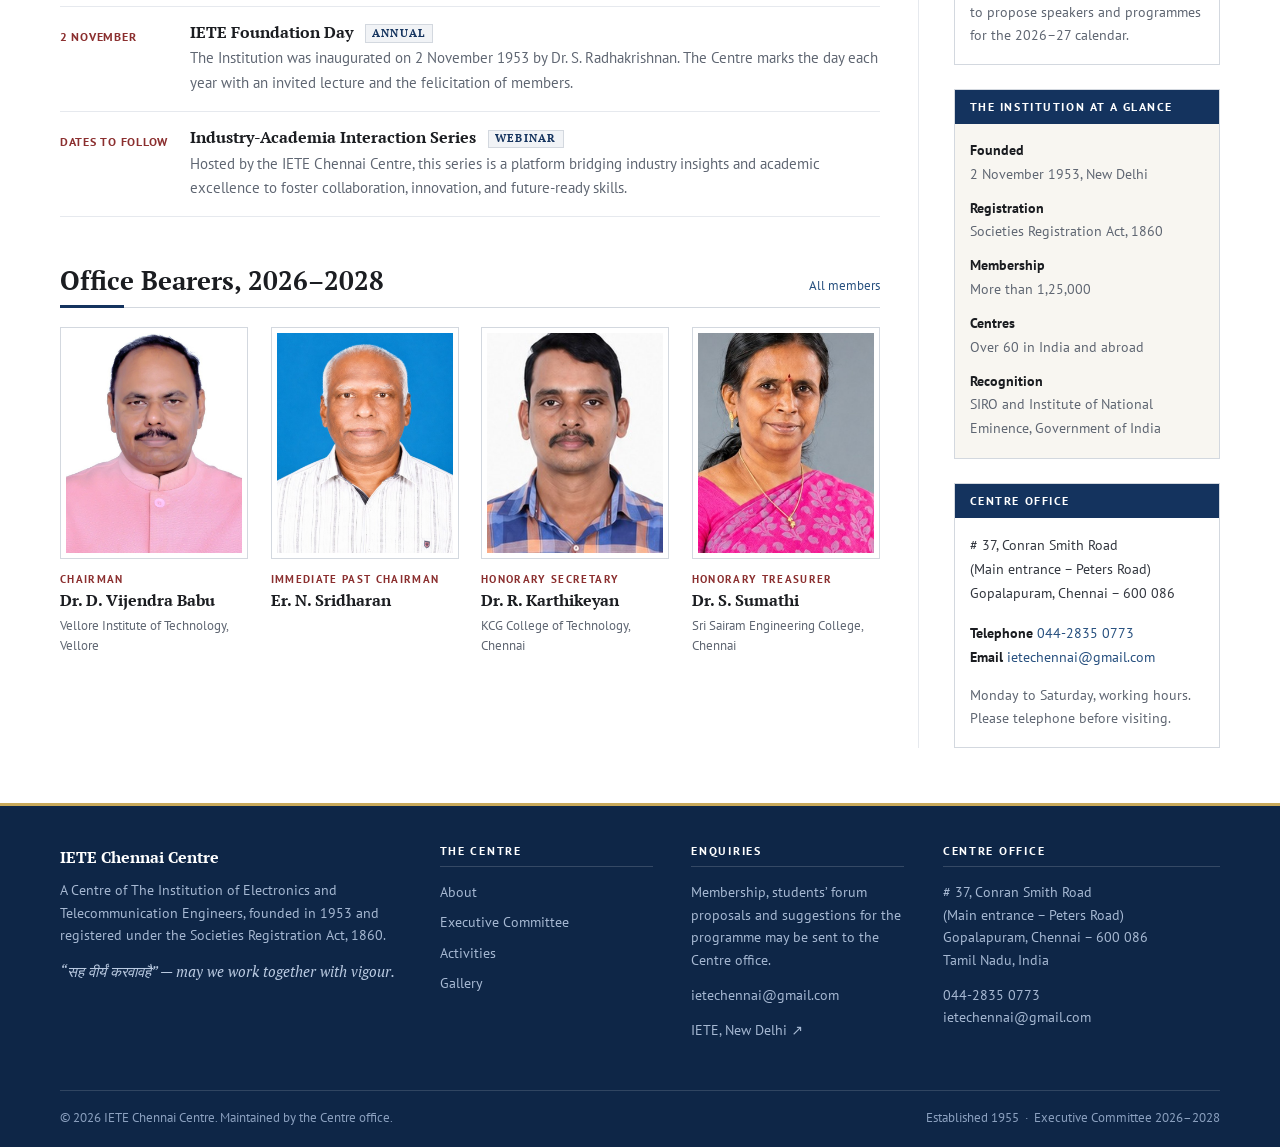
==== commit cca9298a: "IETE Chennai website" ====
--- a/index.html
+++ b/index.html
@@ -46,6 +46,7 @@
   <div class="hero-slides" aria-hidden="true">
     <img class="slide is-active" src="assets/img/slides/slide-1.jpg" alt="" data-pos="50% 44%">
     <img class="slide" src="assets/img/slides/slide-2.jpg" alt="" data-pos="50% 27%" loading="lazy">
+    <img class="slide" src="assets/img/slides/slide3.png" alt="" data-pos="50% 27%" loading="lazy">
   </div>
   <div class="hero-dots" aria-hidden="true"></div>
   <div class="wrap">
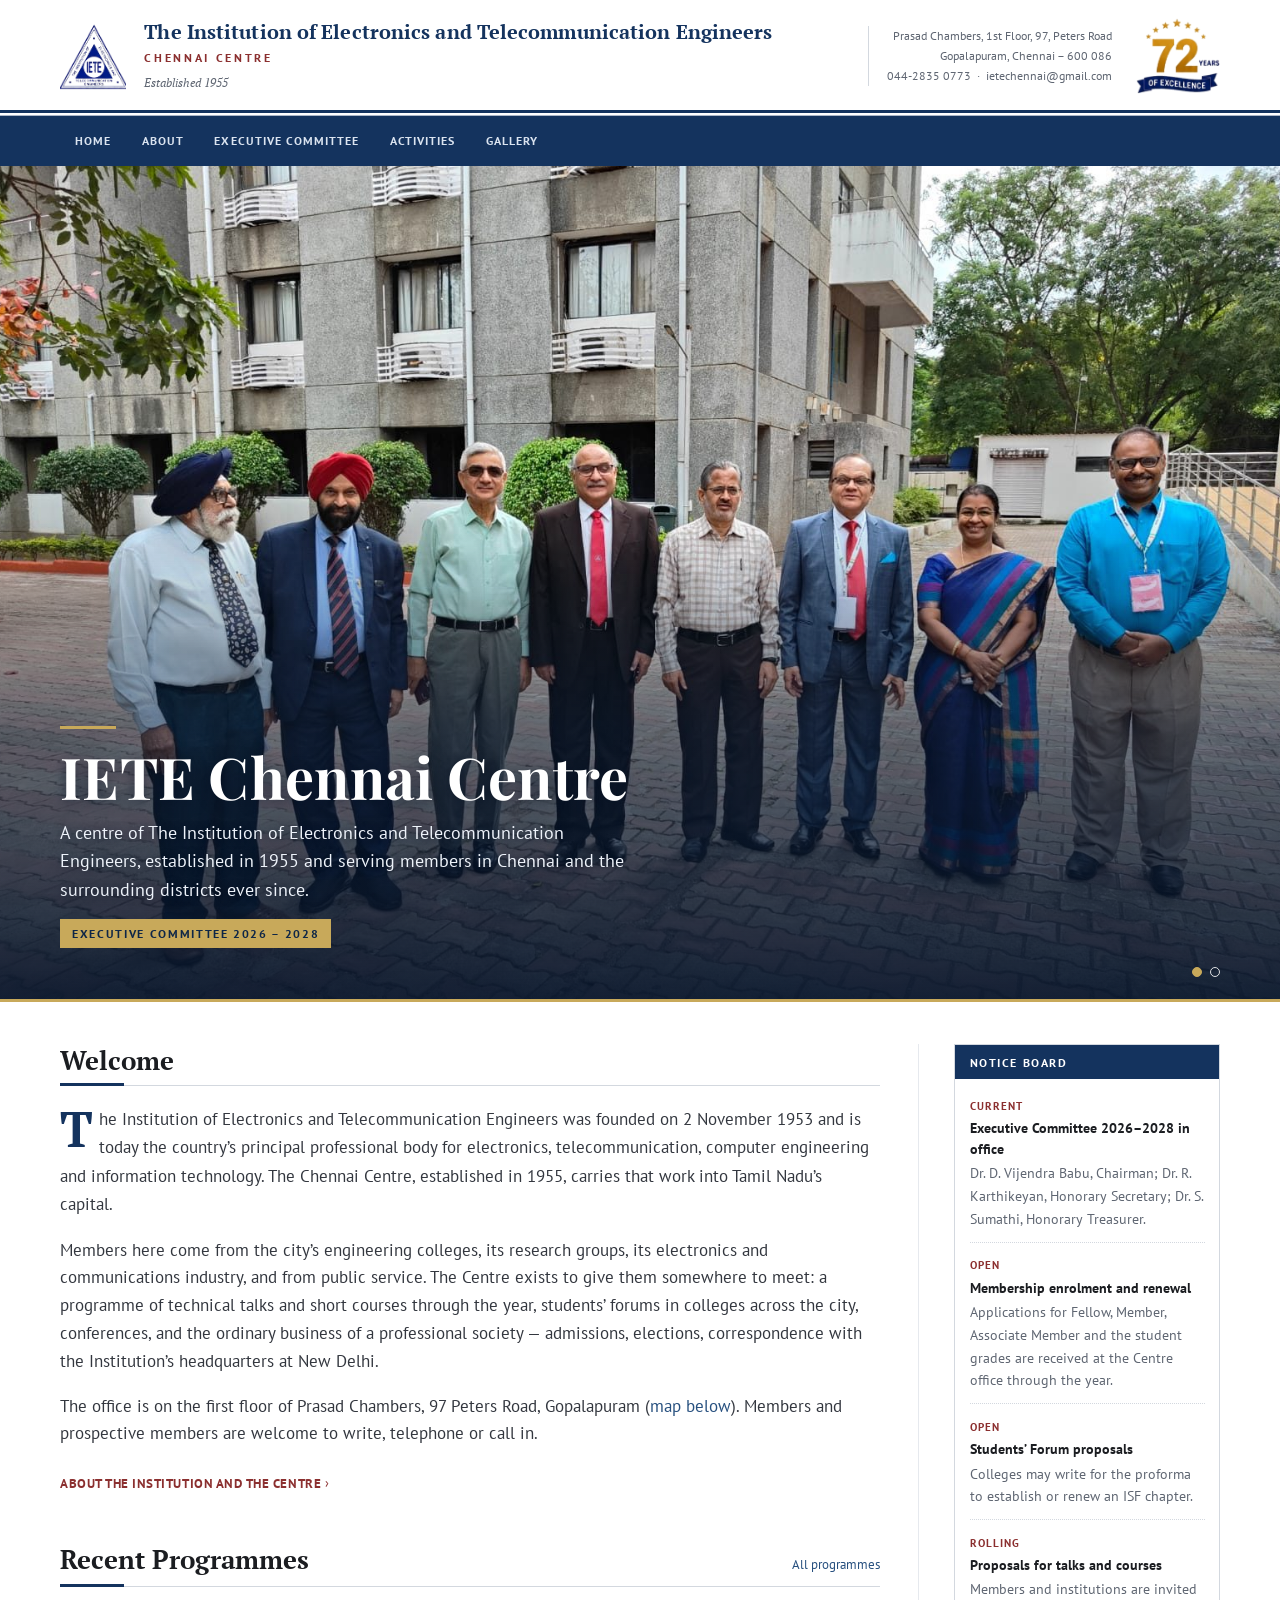
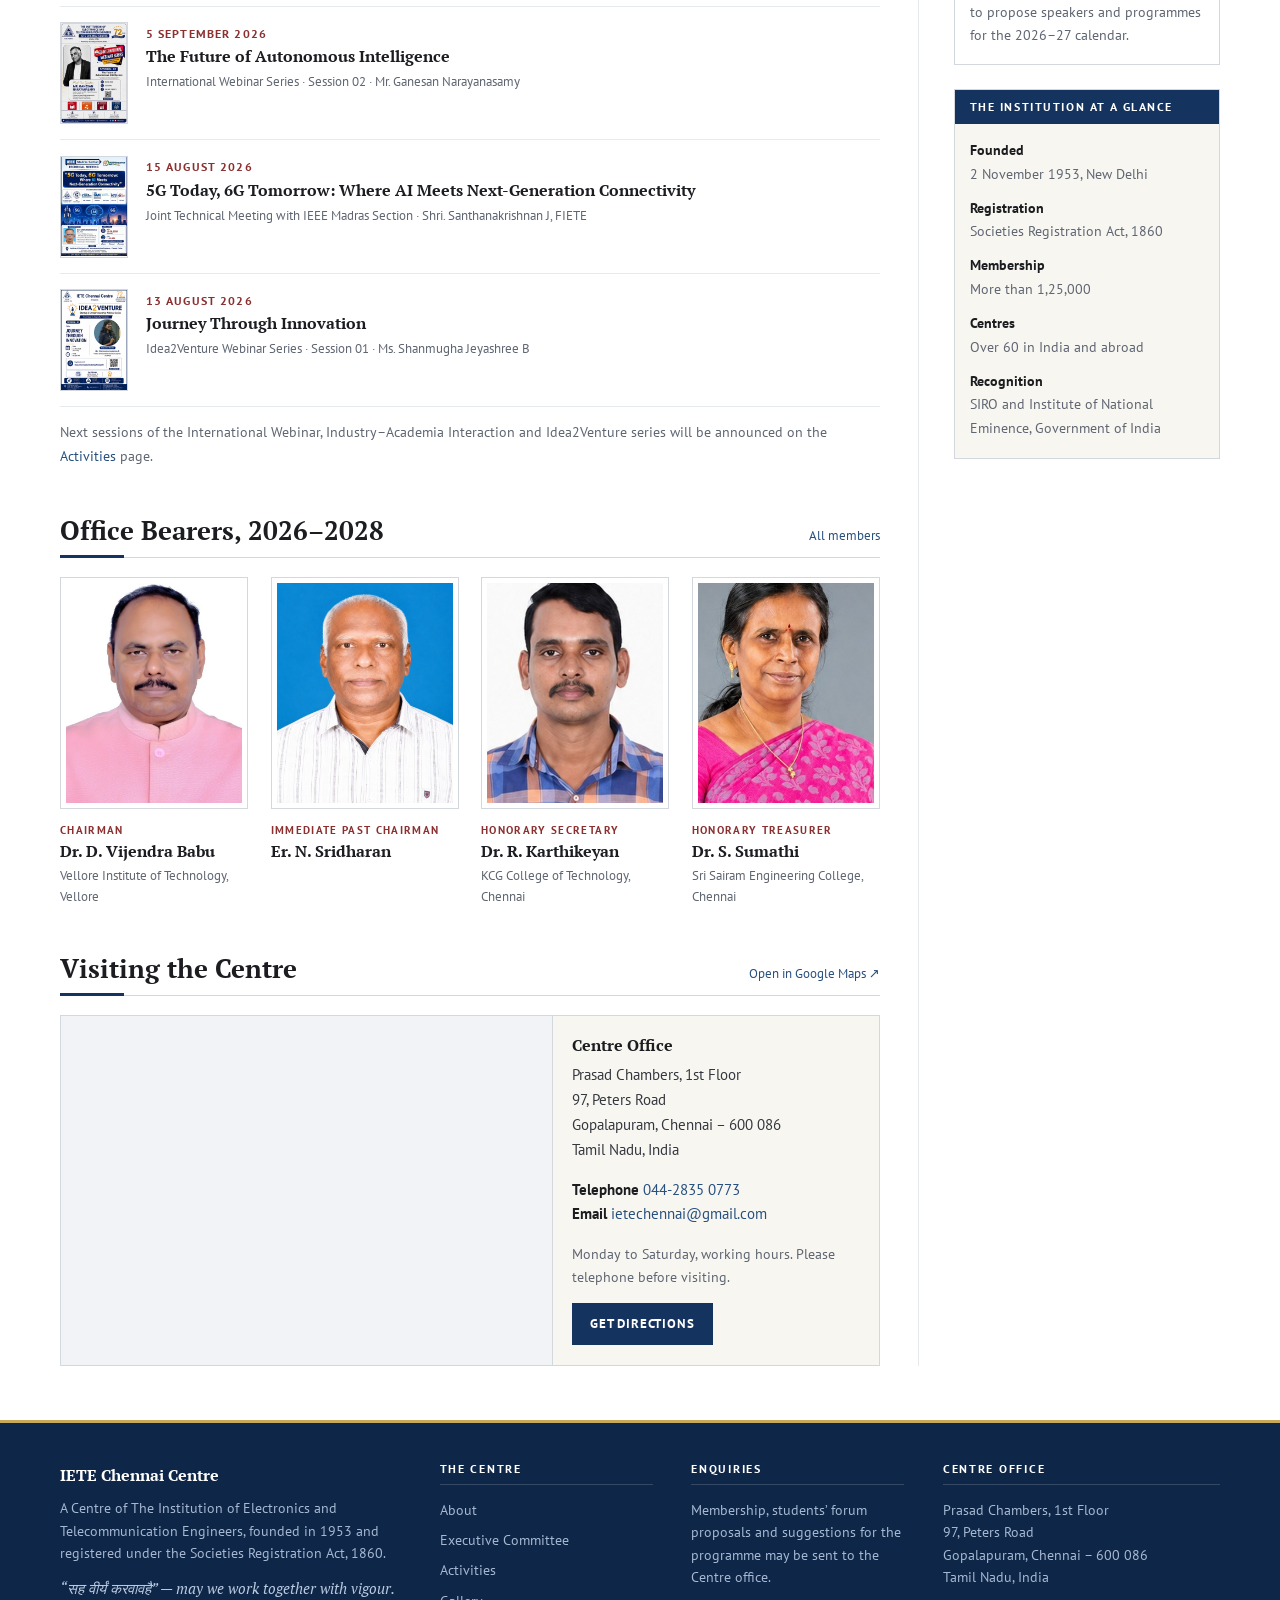
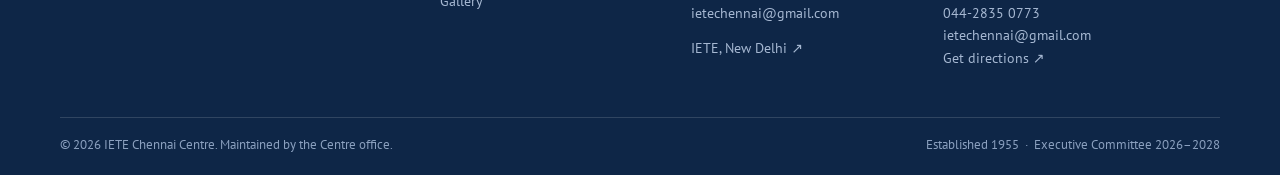
==== commit 38c0abc5: "Nov 2026: new address, map, 2026-28 programme posters, committee details" ====
--- a/index.html
+++ b/index.html
@@ -25,8 +25,8 @@
       </a>
     </div>
     <div class="mast-contact">
-      # 37, Conran Smith Road, Gopalapuram<br>
-      Chennai &ndash; 600 086<br>
+      Prasad Chambers, 1st Floor, 97, Peters Road<br>
+      Gopalapuram, Chennai &ndash; 600 086<br>
       <a href="tel:+914428350773">044-2835 0773</a> &nbsp;&middot;&nbsp; <a href="mailto:ietechennai@gmail.com">ietechennai@gmail.com</a>
     </div>
     <img class="mast-badge" src="assets/img/badge-72-years.png"
@@ -46,7 +46,6 @@
   <div class="hero-slides" aria-hidden="true">
     <img class="slide is-active" src="assets/img/slides/slide-1.jpg" alt="" data-pos="50% 44%">
     <img class="slide" src="assets/img/slides/slide-2.jpg" alt="" data-pos="50% 27%" loading="lazy">
-    <img class="slide" src="assets/img/slides/slide3.png" alt="" data-pos="50% 27%" loading="lazy">
   </div>
   <div class="hero-dots" aria-hidden="true"></div>
   <div class="wrap">
@@ -71,30 +70,37 @@
       forums in colleges across the city, conferences, and the ordinary business of a professional
       society &mdash; admissions, elections, correspondence with the Institution&rsquo;s headquarters at
       New Delhi.</p>
-      <p>The office is at Gopalapuram, on Conran Smith Road with its main entrance on Peters Road.
-      Members and prospective members are welcome to write, telephone or call in.</p>
+      <p>The office is on the first floor of Prasad Chambers, 97 Peters Road, Gopalapuram
+      (<a href="#visit">map below</a>). Members and prospective members are welcome to write, telephone or call in.</p>
       <p><a class="more" href="about.html">About the Institution and the Centre</a></p>
     </section>
 
     <section class="block">
       <div class="head">
-        <h2>Activities</h2>
-        <span class="note"><a href="activities.html">Full calendar</a></span>
-      </div>
-      <ul class="bulletin">
-        <li>
-          <span class="when">2 November</span>
-          <div><h3>IETE Foundation Day <span class="kind">Annual</span></h3>
-          <p>The Institution was inaugurated on 2 November 1953 by Dr. S. Radhakrishnan. The Centre marks
-          the day each year with an invited lecture and the felicitation of members.</p></div>
-        </li>
-        <li>
-          <span class="when">Dates to follow</span>
-          <div><h3>Industry-Academia Interaction Series <span class="kind">Webinar</span></h3>
-          <p>Hosted by the IETE Chennai Centre, this series is a platform bridging industry insights and academic excellence to foster collaboration, innovation, and future-ready skills.</p></div>
-        </li>
-       
+        <h2>Recent Programmes</h2>
+        <span class="note"><a href="activities.html#programme">All programmes</a></span>
+      </div>
+      <!-- Keep the three most recent here; copy a line from activities.html when a new one is held. -->
+      <ul class="ev-list">
+        <li><a href="activities.html#ev-2026-09-05">
+          <img src="assets/img/events/2026-09-05-international-webinar-thumb.jpg" alt="" width="480" height="720" loading="lazy">
+          <span><span class="ev-date"><time datetime="2026-09-05">5 September 2026</time></span>
+          <strong>The Future of Autonomous Intelligence</strong>
+          <span class="ev-sub">International Webinar Series &middot; Session 02 &middot; Mr. Ganesan Narayanasamy</span></span></a></li>
+        <li><a href="activities.html#ev-2026-08-15">
+          <img src="assets/img/events/2026-08-15-5g-6g-technical-meeting-thumb.jpg" alt="" width="480" height="720" loading="lazy">
+          <span><span class="ev-date"><time datetime="2026-08-15">15 August 2026</time></span>
+          <strong>5G Today, 6G Tomorrow: Where AI Meets Next-Generation Connectivity</strong>
+          <span class="ev-sub">Joint Technical Meeting with IEEE Madras Section &middot; Shri. Santhanakrishnan J, FIETE</span></span></a></li>
+        <li><a href="activities.html#ev-2026-08-13">
+          <img src="assets/img/events/2026-08-13-idea2venture-thumb.jpg" alt="" width="480" height="720" loading="lazy">
+          <span><span class="ev-date"><time datetime="2026-08-13">13 August 2026</time></span>
+          <strong>Journey Through Innovation</strong>
+          <span class="ev-sub">Idea2Venture Webinar Series &middot; Session 01 &middot; Ms. Shanmugha Jeyashree B</span></span></a></li>
       </ul>
+      <p class="small muted" style="margin-top:.9rem">Next sessions of the International Webinar,
+      Industry&ndash;Academia Interaction and Idea2Venture series will be announced on the
+      <a href="activities.html#coming-up">Activities</a> page.</p>
     </section>
 
     <section class="block">
@@ -103,6 +109,27 @@
         <span class="note"><a href="executive-committee.html">All members</a></span>
       </div>
       <div class="people people--4"><div class="person"><figure><img src="assets/img/members/vijendra-babu.jpg" alt="Dr. D. Vijendra Babu" width="640" height="800" loading="lazy"></figure><p class="role">Chairman</p><h3>Dr. D. Vijendra Babu</h3><p class="aff">Vellore Institute of Technology, Vellore</p></div><div class="person"><figure><img src="assets/img/members/sridharan.jpg" alt="Er. N. Sridharan" width="640" height="800" loading="lazy"></figure><p class="role">Immediate Past Chairman</p><h3>Er. N. Sridharan</h3></div><div class="person"><figure><img src="assets/img/members/karthikeyan.jpg" alt="Dr. R. Karthikeyan" width="640" height="800" loading="lazy"></figure><p class="role">Honorary Secretary</p><h3>Dr. R. Karthikeyan</h3><p class="aff">KCG College of Technology, Chennai</p></div><div class="person"><figure><img src="assets/img/members/sumathi.jpg" alt="Dr. S. Sumathi" width="640" height="800" loading="lazy"></figure><p class="role">Honorary Treasurer</p><h3>Dr. S. Sumathi</h3><p class="aff">Sri Sairam Engineering College, Chennai</p></div></div>
+    </section>
+
+    <section class="block" id="visit">
+      <div class="head">
+        <h2>Visiting the Centre</h2>
+        <span class="note"><a href="https://www.google.com/maps/search/?api=1&amp;query=IETE+Chennai+Centre%2C+Prasad+Chambers%2C+97+Peters+Road%2C+Gopalapuram%2C+Chennai+600086" rel="noopener">Open in Google Maps &#8599;</a></span>
+      </div>
+      <div class="visit">
+        <div class="map">
+          <!-- To move the pin: on Google Maps open the Centre, Share > Embed a map > copy the src="..." into this iframe. -->
+          <iframe src="https://www.google.com/maps?q=IETE+Chennai+Centre%2C+Prasad+Chambers%2C+97+Peters+Road%2C+Gopalapuram%2C+Chennai+600086&amp;z=17&amp;output=embed" title="Map: IETE Chennai Centre, Prasad Chambers, 97 Peters Road, Gopalapuram, Chennai" loading="lazy" referrerpolicy="no-referrer-when-downgrade" allowfullscreen></iframe>
+        </div>
+        <div class="visit-text">
+          <h3>Centre Office</h3>
+          <p>Prasad Chambers, 1st Floor<br>97, Peters Road<br>Gopalapuram, Chennai &ndash; 600 086<br>Tamil Nadu, India</p>
+          <p><strong>Telephone</strong> <a href="tel:+914428350773">044-2835 0773</a><br>
+             <strong>Email</strong> <a href="mailto:ietechennai@gmail.com">ietechennai@gmail.com</a></p>
+          <p class="small muted">Monday to Saturday, working hours. Please telephone before visiting.</p>
+          <p><a class="btn" href="https://www.google.com/maps/search/?api=1&amp;query=IETE+Chennai+Centre%2C+Prasad+Chambers%2C+97+Peters+Road%2C+Gopalapuram%2C+Chennai+600086" rel="noopener">Get directions</a></p>
+        </div>
+      </div>
     </section>
 
     
@@ -141,18 +168,6 @@
         </dl>
       </div>
     </div>
-
-
-
-    <div class="box">
-  <h3>Centre Office</h3>
-  <div class="inner">
-    <p># 37, Conran Smith Road<br>(Main entrance &ndash; Peters Road)<br>Gopalapuram, Chennai &ndash; 600 086</p>
-    <p><strong>Telephone</strong> <a href="tel:+914428350773">044-2835 0773</a><br>
-       <strong>Email</strong> <a href="mailto:ietechennai@gmail.com">ietechennai@gmail.com</a></p>
-    <p class="small muted">Monday to Saturday, working hours. Please telephone before visiting.</p>
-  </div>
-</div>
   </aside>
 </div>
 </main>
@@ -182,8 +197,8 @@
     </div>
     <div>
       <h4>Centre Office</h4>
-      <p># 37, Conran Smith Road<br>(Main entrance &ndash; Peters Road)<br>Gopalapuram, Chennai &ndash; 600 086<br>Tamil Nadu, India</p>
-      <p><a href="tel:+914428350773">044-2835 0773</a><br><a href="mailto:ietechennai@gmail.com">ietechennai@gmail.com</a></p>
+      <p>Prasad Chambers, 1st Floor<br>97, Peters Road<br>Gopalapuram, Chennai &ndash; 600 086<br>Tamil Nadu, India</p>
+      <p><a href="tel:+914428350773">044-2835 0773</a><br><a href="mailto:ietechennai@gmail.com">ietechennai@gmail.com</a><br><a href="https://www.google.com/maps/search/?api=1&amp;query=IETE+Chennai+Centre%2C+Prasad+Chambers%2C+97+Peters+Road%2C+Gopalapuram%2C+Chennai+600086" rel="noopener">Get directions &#8599;</a></p>
     </div>
   </div>
   <div class="wrap colophon">
--- a/assets/css/style.css
+++ b/assets/css/style.css
@@ -289,7 +289,7 @@
 .lightbox{position:fixed;inset:0;z-index:200;display:none;place-items:center;padding:2rem 1rem;background:rgba(12,20,34,.92);opacity:0;transition:opacity .22s var(--ease)}
 .lightbox.is-open{display:grid}
 .lightbox.is-visible{opacity:1}
-.lightbox img{max-width:min(92vw,720px);max-height:86vh;object-fit:contain;background:#fff}
+.lightbox img{max-width:min(92vw,720px);max-height:86vh;width:auto;height:auto;object-fit:contain;background:#fff}
 .lightbox .lb-cap{color:#cfdaea;font-size:.85rem;text-align:center;margin:.9rem 0 0}
 .lightbox .lb-close{position:absolute;top:1rem;right:1.1rem;width:40px;height:40px;border:1px solid rgba(255,255,255,.35);background:none;color:#fff;font-size:1.3rem;cursor:pointer}
 .lightbox .lb-close:hover{background:rgba(255,255,255,.14)}
@@ -360,3 +360,59 @@
 .hero-dots button.is-on{background:#c8a95a;border-color:#c8a95a}
 @media (max-width:640px){.banner.has-slides{min-height:480px;padding-bottom:2.6rem}.hero-slides .slide{object-position:50% 30%}}
 @media (prefers-reduced-motion:reduce){.hero-slides .slide,.hero-slides .slide.is-active{transition:opacity .01s;transform:none}}
+
+/* ------------------------------------------------------ programme cards */
+.events{display:grid;grid-template-columns:repeat(3,minmax(0,1fr));gap:2rem 1.4rem}
+@media (max-width:760px){.events{grid-template-columns:repeat(2,minmax(0,1fr));gap:1.6rem 1rem}}
+/* phones: poster beside its details, so the list doesn't become one endless column */
+@media (max-width:520px){
+  .events{grid-template-columns:1fr;gap:1.3rem}
+  .event:not(.event--slot){display:grid;grid-template-columns:112px minmax(0,1fr);column-gap:1rem;align-items:start;
+    padding-bottom:1.3rem;border-bottom:1px solid var(--rule-lt)}
+  .event:not(.event--slot) .poster{grid-row:1 / span 6;padding:3px}
+  .event:not(.event--slot) .ev-date{margin-top:0}
+  .event:not(.event--slot) .ev-when{margin-top:.2rem;border-top:0;padding-top:.2rem}
+}
+.event{display:flex;flex-direction:column;margin:0}
+.event .poster{display:block;width:100%;padding:5px;border:1px solid var(--rule);background:var(--paper);text-align:left;
+  cursor:zoom-in;transition:border-color .2s var(--ease),background .2s var(--ease)}
+.event button.poster:hover{border-color:var(--navy);background:var(--wash)}
+.event .poster img{width:100%;height:auto;aspect-ratio:2/3;object-fit:cover;background:var(--wash)}
+.ev-date{margin:.85rem 0 .15rem;font-size:.72rem;font-weight:700;letter-spacing:.1em;text-transform:uppercase;color:var(--brick)}
+.ev-series{margin:0 0 .3rem;font-size:.78rem;font-weight:700;line-height:1.4;color:var(--navy)}
+.event h3{font-size:1rem;line-height:1.3;margin:0 0 .45rem}
+.ev-who{margin:0 0 .4rem;font-size:.82rem;line-height:1.5;color:var(--grey)}
+.ev-who strong{color:var(--ink)}
+.ev-when{margin:auto 0 0;padding-top:.55rem;border-top:1px dotted var(--rule);font-size:.76rem;color:var(--grey)}
+/* a reserved place in the calendar: compact, so empty slots never outweigh real posters */
+.events--slots{align-items:stretch}
+.event--slot{border:1px dashed #bcc5d2;padding:1rem 1.05rem 1.1rem;
+  background:repeating-linear-gradient(135deg,#f6f7fa 0 9px,#f0f2f6 9px 18px)}
+.slot-mark{width:38px;height:auto;opacity:.3;filter:grayscale(1);margin-bottom:.2rem}
+.event--slot .ev-date{margin-top:.55rem;color:var(--grey)}
+.event--slot h3{color:var(--grey);margin-bottom:.3rem}
+.event--slot .ev-who{margin:0;font-size:.8rem;color:var(--grey-lt)}
+
+/* home: recent programmes */
+.ev-list{list-style:none;margin:0;padding:0;border-top:1px solid var(--rule-lt)}
+.ev-list li{margin:0;border-bottom:1px solid var(--rule-lt)}
+.ev-list a{display:grid;grid-template-columns:68px minmax(0,1fr);gap:1.1rem;align-items:start;padding:.95rem 0;color:inherit}
+.ev-list a:hover{text-decoration:none;background:var(--wash)}
+.ev-list img{width:68px;height:auto;aspect-ratio:2/3;object-fit:cover;border:1px solid var(--rule)}
+.ev-list .ev-date{display:block;margin:.1rem 0 .2rem}
+.ev-list strong{display:block;font-family:var(--serif);font-size:1rem;line-height:1.32;color:var(--ink)}
+.ev-list a:hover strong{color:var(--brick)}
+.ev-list .ev-sub{display:block;margin-top:.3rem;font-size:.84rem;line-height:1.45;color:var(--grey)}
+
+/* home: map */
+.visit{display:grid;grid-template-columns:minmax(0,1.5fr) minmax(0,1fr);border:1px solid var(--rule)}
+.visit .map{position:relative;min-height:320px;background:var(--wash)}
+.visit iframe{position:absolute;inset:0;width:100%;height:100%;border:0}
+.visit-text{padding:1.15rem 1.2rem 1.25rem;font-size:.92rem;background:var(--sand);border-left:1px solid var(--rule)}
+.visit-text h3{font-size:1rem;margin:0 0 .55rem}
+.visit-text > :last-child{margin-bottom:0}
+@media (max-width:640px){
+  .visit{grid-template-columns:1fr}
+  .visit .map{min-height:280px}
+  .visit-text{border-left:0;border-top:1px solid var(--rule)}
+}
